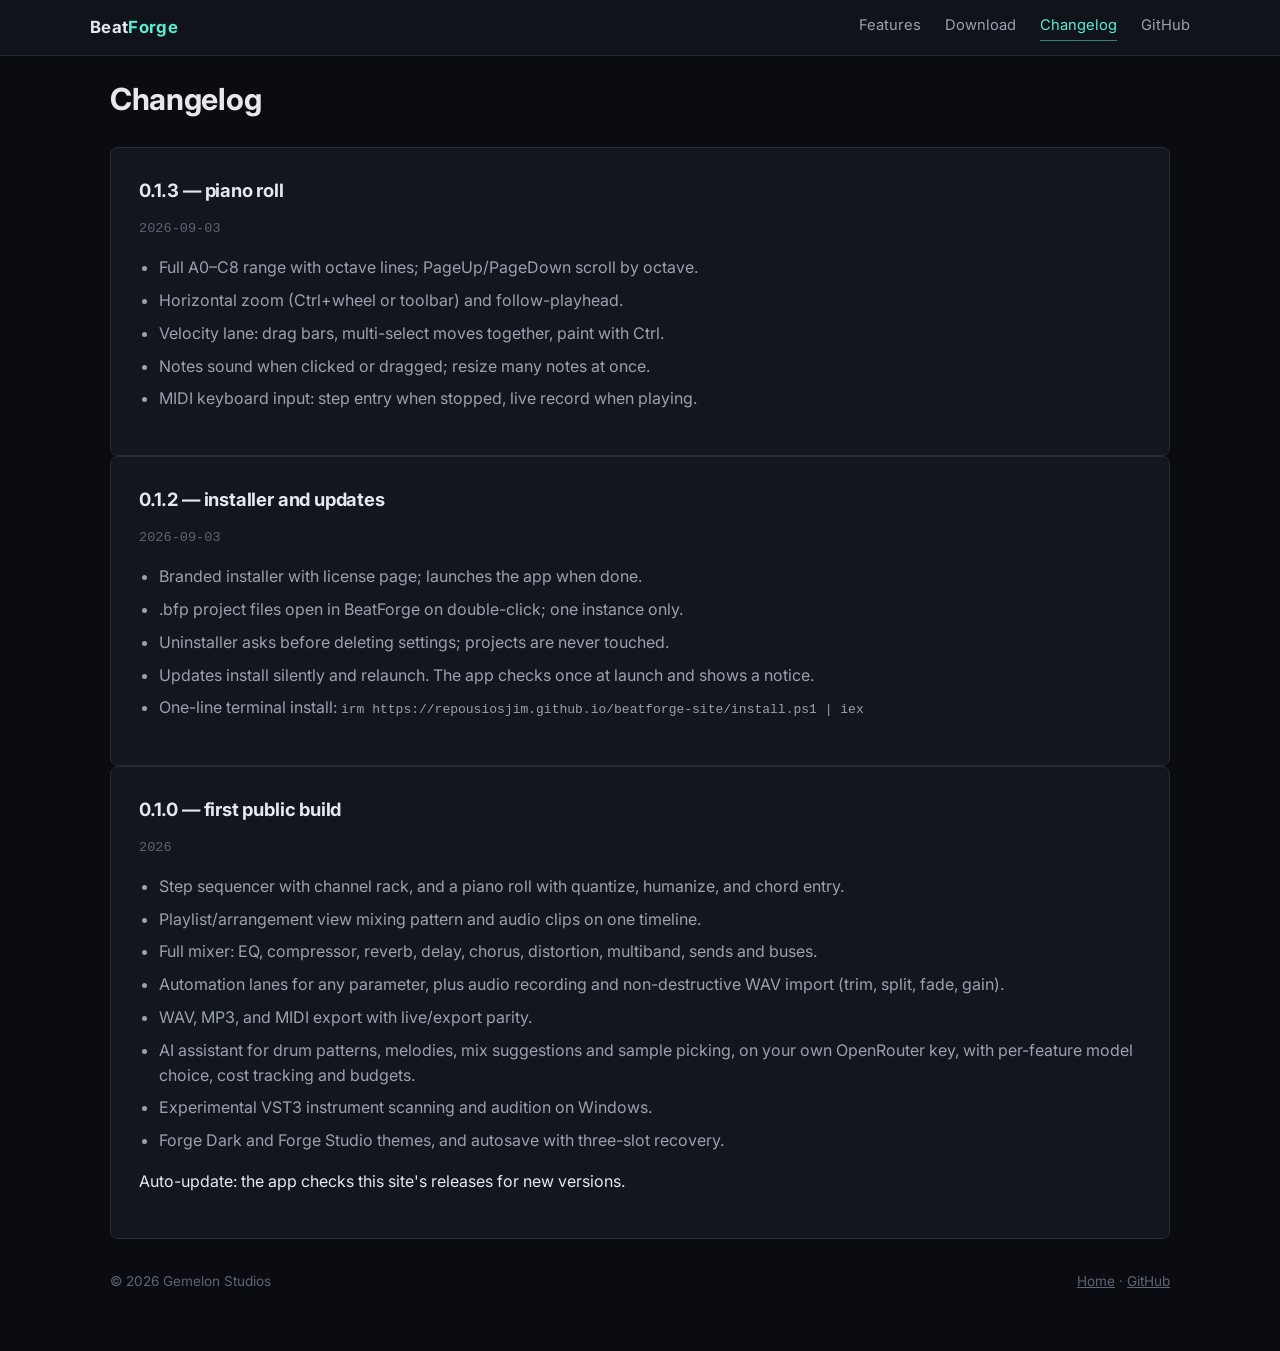
==== changelog.html @ 04cb24fe "changelog: 0.1.3 Co-Authored-By: Claude Fable 5.1 <noreply@anthropic.com>" ====
<!doctype html>
<html lang="en" data-theme="forge-dark">
<head>
<meta charset="utf-8">
<meta name="viewport" content="width=device-width, initial-scale=1">
<title>Changelog — BeatForge</title>
<meta name="description" content="BeatForge release history.">
<meta property="og:title" content="Changelog — BeatForge">
<meta property="og:description" content="BeatForge release history.">
<meta property="og:type" content="website">
<link rel="icon" href="assets/favicon.ico">
<link rel="preconnect" href="https://fonts.googleapis.com">
<link rel="preconnect" href="https://fonts.gstatic.com" crossorigin>
<link href="https://fonts.googleapis.com/css2?family=Inter:wght@400;600;700&display=swap" rel="stylesheet">
<link rel="stylesheet" href="styles.css">
</head>
<body>
<header class="site">
  <nav class="wrap">
    <a class="wordmark" href="index.html">Beat<span>Forge</span></a>
    <div class="navlinks">
      <a href="index.html#features">Features</a>
      <a href="index.html#download">Download</a>
      <a href="changelog.html" aria-current="page">Changelog</a>
      <a href="https://github.com/RepousiosJim/beatforge-site">GitHub</a>
    </div>
  </nav>
</header>

<main class="wrap changelog">
  <h1>Changelog</h1>
  <div class="entry">
    <h2>0.1.3 — piano roll</h2>
    <p class="date">2026-09-03</p>
    <ul>
      <li>Full A0–C8 range with octave lines; PageUp/PageDown scroll by octave.</li>
      <li>Horizontal zoom (Ctrl+wheel or toolbar) and follow-playhead.</li>
      <li>Velocity lane: drag bars, multi-select moves together, paint with Ctrl.</li>
      <li>Notes sound when clicked or dragged; resize many notes at once.</li>
      <li>MIDI keyboard input: step entry when stopped, live record when playing.</li>
    </ul>
  </div>
  <div class="entry">
    <h2>0.1.2 — installer and updates</h2>
    <p class="date">2026-09-03</p>
    <ul>
      <li>Branded installer with license page; launches the app when done.</li>
      <li>.bfp project files open in BeatForge on double-click; one instance only.</li>
      <li>Uninstaller asks before deleting settings; projects are never touched.</li>
      <li>Updates install silently and relaunch. The app checks once at launch and shows a notice.</li>
      <li>One-line terminal install: <code>irm https://repousiosjim.github.io/beatforge-site/install.ps1 | iex</code></li>
    </ul>
  </div>
  <div class="entry">
    <h2>0.1.0 — first public build</h2>
    <p class="date">2026</p>
    <ul>
      <li>Step sequencer with channel rack, and a piano roll with quantize, humanize, and chord entry.</li>
      <li>Playlist/arrangement view mixing pattern and audio clips on one timeline.</li>
      <li>Full mixer: EQ, compressor, reverb, delay, chorus, distortion, multiband, sends and buses.</li>
      <li>Automation lanes for any parameter, plus audio recording and non-destructive WAV import (trim, split, fade, gain).</li>
      <li>WAV, MP3, and MIDI export with live/export parity.</li>
      <li>AI assistant for drum patterns, melodies, mix suggestions and sample picking, on your own OpenRouter key, with per-feature model choice, cost tracking and budgets.</li>
      <li>Experimental VST3 instrument scanning and audition on Windows.</li>
      <li>Forge Dark and Forge Studio themes, and autosave with three-slot recovery.</li>
    </ul>
    <p>Auto-update: the app checks this site's releases for new versions.</p>
  </div>
</main>

<footer class="site">
  <div class="wrap">
    <span>© 2026 Gemelon Studios</span>
    <span>
      <a href="index.html">Home</a> ·
      <a href="https://github.com/RepousiosJim/beatforge-site">GitHub</a>
    </span>
  </div>
</footer>
</body>
</html>
---- styles.css ----
:root {
  --bg-default: 10 12 17;
  --bg-panel: 18 22 29;
  --bg-elevated: 26 31 40;
  --bg-border: 38 44 55;
  --fg-default: 230 232 238;
  --fg-dim: 154 161 174;
  --fg-mute: 93 100 115;
  --accent-steel: 94 234 212;
  --accent-spark: 251 191 36;
  --accent-ember: 245 158 11;
  --accent-heat: 251 113 133;
  --mono: ui-monospace, SFMono-Regular, Consolas, "Liberation Mono", monospace;
  --max: 1100px;
  --ease: 160ms ease;
}

* { box-sizing: border-box; }

html { color-scheme: dark; }

body {
  margin: 0;
  background: rgb(var(--bg-default));
  color: rgb(var(--fg-default));
  font-family: Inter, -apple-system, "Segoe UI", Roboto, Helvetica, Arial, sans-serif;
  line-height: 1.55;
  -webkit-font-smoothing: antialiased;
}

a { color: rgb(var(--accent-steel)); }
a:focus-visible, button:focus-visible, .btn:focus-visible {
  outline: 2px solid rgb(var(--accent-steel)); outline-offset: 3px; border-radius: 4px;
}

.wrap { max-width: var(--max); margin: 0 auto; padding: 0 20px; }

header.site {
  position: sticky; top: 0; z-index: 10;
  background: rgb(var(--bg-panel) / 0.85);
  backdrop-filter: blur(10px);
  border-bottom: 1px solid rgb(var(--bg-border));
}
header.site nav {
  display: flex; align-items: center; justify-content: space-between;
  padding: 14px 0; gap: 16px; flex-wrap: wrap;
}
.wordmark {
  font-weight: 700; letter-spacing: 0.02em; font-size: 1.05rem;
  color: rgb(var(--fg-default)); text-decoration: none;
}
.wordmark span { color: rgb(var(--accent-steel)); }
.navlinks { display: flex; gap: 24px; align-items: center; flex-wrap: wrap; }
.navlinks a {
  color: rgb(var(--fg-dim)); text-decoration: none; font-size: 0.92rem;
  padding-bottom: 3px; border-bottom: 1px solid transparent;
  transition: color var(--ease), border-color var(--ease);
}
.navlinks a:hover { color: rgb(var(--fg-default)); }
.navlinks a[aria-current] { color: rgb(var(--accent-steel)); border-color: rgb(var(--accent-steel) / 0.5); }

.btn {
  display: inline-block; padding: 12px 22px; border-radius: 6px;
  font-weight: 600; font-size: 0.95rem; text-decoration: none;
  border: 1px solid transparent; cursor: pointer;
  transition: background var(--ease), transform var(--ease), box-shadow var(--ease);
}
.btn-primary { background: rgb(var(--accent-spark)); color: rgb(12 10 4); }
.btn-primary:hover { background: rgb(var(--accent-ember)); transform: translateY(-1px); box-shadow: 0 6px 20px rgb(var(--accent-spark) / 0.18); }
.btn-primary:active { transform: translateY(0); }

section { padding: 72px 0; border-bottom: 1px solid rgb(var(--bg-border)); }
section:last-of-type { border-bottom: none; }

.hero { padding-top: 72px; padding-bottom: 64px; }
.hero h1 { font-size: clamp(2.1rem, 4.6vw + 1rem, 3.1rem); font-weight: 700; margin: 0 0 16px; line-height: 1.14; letter-spacing: -0.01em; max-width: 18ch; }
.hero .sub { color: rgb(var(--fg-dim)); font-size: 1.15rem; max-width: 560px; margin: 0 0 30px; }
.hero .cta-row { display: flex; gap: 16px; align-items: center; flex-wrap: wrap; margin-bottom: 52px; }
.hero .meta { color: rgb(var(--fg-mute)); font-size: 0.85rem; font-family: var(--mono); }

figure.screenshot {
  margin: 0 0 0 clamp(0px, 2vw, 24px);
  border: 1px solid rgb(var(--bg-border)); border-radius: 10px;
  overflow: hidden; background: rgb(var(--bg-elevated));
  box-shadow: 0 30px 60px -20px rgb(0 0 0 / 0.55), 0 1px 0 rgb(255 255 255 / 0.04) inset;
}
figure.screenshot::before {
  content: ""; display: flex; gap: 6px; align-items: center;
  height: 26px; padding: 0 12px;
  background: rgb(var(--bg-elevated));
  border-bottom: 1px solid rgb(var(--bg-border));
  box-shadow: 14px 0 0 rgb(var(--fg-mute) / 0.35), 28px 0 0 rgb(var(--fg-mute) / 0.35);
  margin-left: 12px;
}
figure.screenshot .placeholder { display: block; width: 100%; height: auto; }
figure.screenshot figcaption { padding: 10px 14px; color: rgb(var(--fg-mute)); font-size: 0.8rem; border-top: 1px solid rgb(var(--bg-border)); }

h2 { font-size: 1.7rem; margin: 0 0 32px; letter-spacing: -0.01em; }

.grid-features {
  display: grid; grid-template-columns: repeat(auto-fit, minmax(240px, 1fr)); gap: 18px;
}
.card {
  background: rgb(var(--bg-panel)); border: 1px solid rgb(var(--bg-border));
  border-radius: 8px; padding: 22px;
  transition: border-color var(--ease), transform var(--ease), background var(--ease);
}
.card:hover { border-color: rgb(var(--accent-steel) / 0.4); background: rgb(var(--bg-elevated)); transform: translateY(-2px); }
.card svg { color: rgb(var(--accent-steel)); margin-bottom: 14px; display: block; }
.card h3 { margin: 0 0 6px; font-size: 1rem; font-weight: 600; }
.card p { margin: 0; color: rgb(var(--fg-dim)); font-size: 0.9rem; }

.download-box {
  background: rgb(var(--bg-panel)); border: 1px solid rgb(var(--bg-border));
  border-top: 2px solid rgb(var(--accent-steel) / 0.6);
  border-radius: 8px; padding: 28px 32px;
}
.download-box dl { display: grid; grid-template-columns: 140px 1fr; gap: 0 16px; margin: 4px 0 24px; }
.download-box dt, .download-box dd {
  padding: 10px 0; border-bottom: 1px solid rgb(var(--bg-border));
}
.download-box dt:nth-last-of-type(1), .download-box dd:nth-last-of-type(1) { border-bottom: none; }
.download-box dt {
  color: rgb(var(--fg-mute)); font-size: 0.78rem; text-transform: uppercase; letter-spacing: 0.08em;
}
.download-box dd { margin: 0; color: rgb(var(--fg-default)); font-size: 0.92rem; font-family: var(--mono); }
.warn {
  border-left: 3px solid rgb(var(--accent-heat)); padding: 10px 14px; margin: 18px 0 0;
  background: rgb(var(--bg-elevated)); color: rgb(var(--fg-dim)); font-size: 0.88rem; border-radius: 0 6px 6px 0;
}

footer.site { padding: 32px 0 60px; color: rgb(var(--fg-mute)); font-size: 0.85rem; }
footer.site .wrap { display: flex; justify-content: space-between; flex-wrap: wrap; gap: 12px; }
footer.site a { color: rgb(var(--fg-mute)); transition: color var(--ease); }
footer.site a:hover { color: rgb(var(--fg-dim)); }

.changelog h1 { font-size: 1.9rem; margin: 20px 0 24px; letter-spacing: -0.01em; }
.changelog .entry { border: 1px solid rgb(var(--bg-border)); border-radius: 8px; padding: 28px; background: rgb(var(--bg-panel)); }
.changelog .entry h2 { font-size: 1.15rem; margin: 0 0 4px; }
.changelog .entry ul { color: rgb(var(--fg-dim)); padding-left: 20px; margin: 16px 0; }
.changelog .entry li { margin-bottom: 8px; }
.changelog .date { color: rgb(var(--fg-mute)); font-size: 0.85rem; font-family: var(--mono); }

@media (max-width: 900px) {
  .hero h1 { max-width: none; }
  figure.screenshot { margin-left: 0; }
}

@media (max-width: 640px) {
  section { padding: 48px 0; }
  .hero { padding-top: 40px; padding-bottom: 40px; }
  .navlinks { gap: 16px; }
  .download-box { padding: 22px; }
  .download-box dl { grid-template-columns: 110px 1fr; }
  footer.site .wrap { flex-direction: column; gap: 8px; }
}

.cmd { display: flex; align-items: center; gap: .5rem; margin: 1rem 0 .75rem; padding: .55rem .75rem; border: 1px solid #262c37; border-radius: 6px; background: #0a0c11; font: 500 .85rem/1.4 ui-monospace, Consolas, monospace; overflow-x: auto; }
.cmd code { flex: 1; white-space: nowrap; color: #e6e8ee; }
.cmd button { flex: none; padding: .3rem .7rem; border: 1px solid #5eead4; border-radius: 4px; background: transparent; color: #5eead4; font: inherit; cursor: pointer; transition: background .15s; }
.cmd button:hover, .cmd button:focus-visible { background: rgba(94, 234, 212, .12); }

.install-options { display: grid; grid-template-columns: auto 1fr; gap: 1rem; margin: 1.25rem 0 1rem; }
.option { padding: 1rem; border: 1px solid #262c37; border-radius: 8px; background: #12161d; display: flex; flex-direction: column; gap: .75rem; }
.option h3 { margin: 0; font-size: .75rem; letter-spacing: .08em; text-transform: uppercase; color: #9aa1ae; }
.option .btn { align-self: flex-start; white-space: nowrap; }
.option .cmd { margin: 0; }
@media (max-width: 640px) { .install-options { grid-template-columns: 1fr; } }
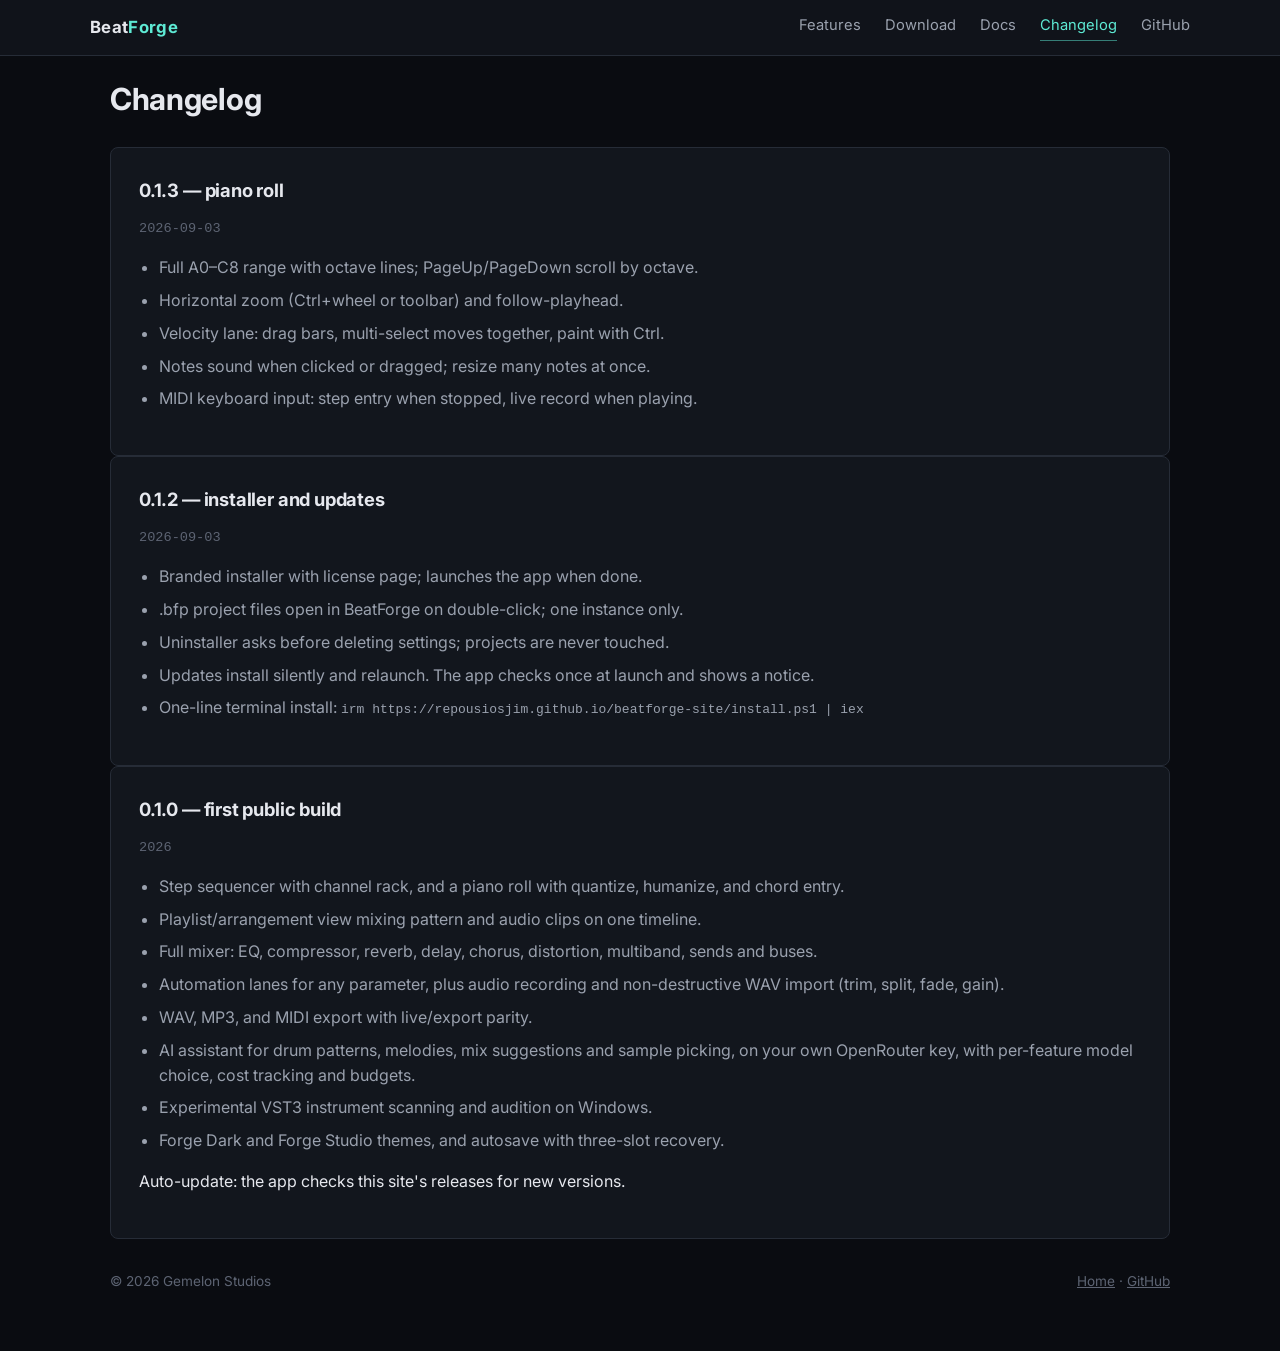
==== commit 87fa34a1: "docs: getting started page and nav link Co-Authored-By: Claude Fable 5.1 <noreply@anthropic.com>" ====
--- a/changelog.html
+++ b/changelog.html
@@ -21,6 +21,7 @@
     <div class="navlinks">
       <a href="index.html#features">Features</a>
       <a href="index.html#download">Download</a>
+      <a href="docs.html">Docs</a>
       <a href="changelog.html" aria-current="page">Changelog</a>
       <a href="https://github.com/RepousiosJim/beatforge-site">GitHub</a>
     </div>
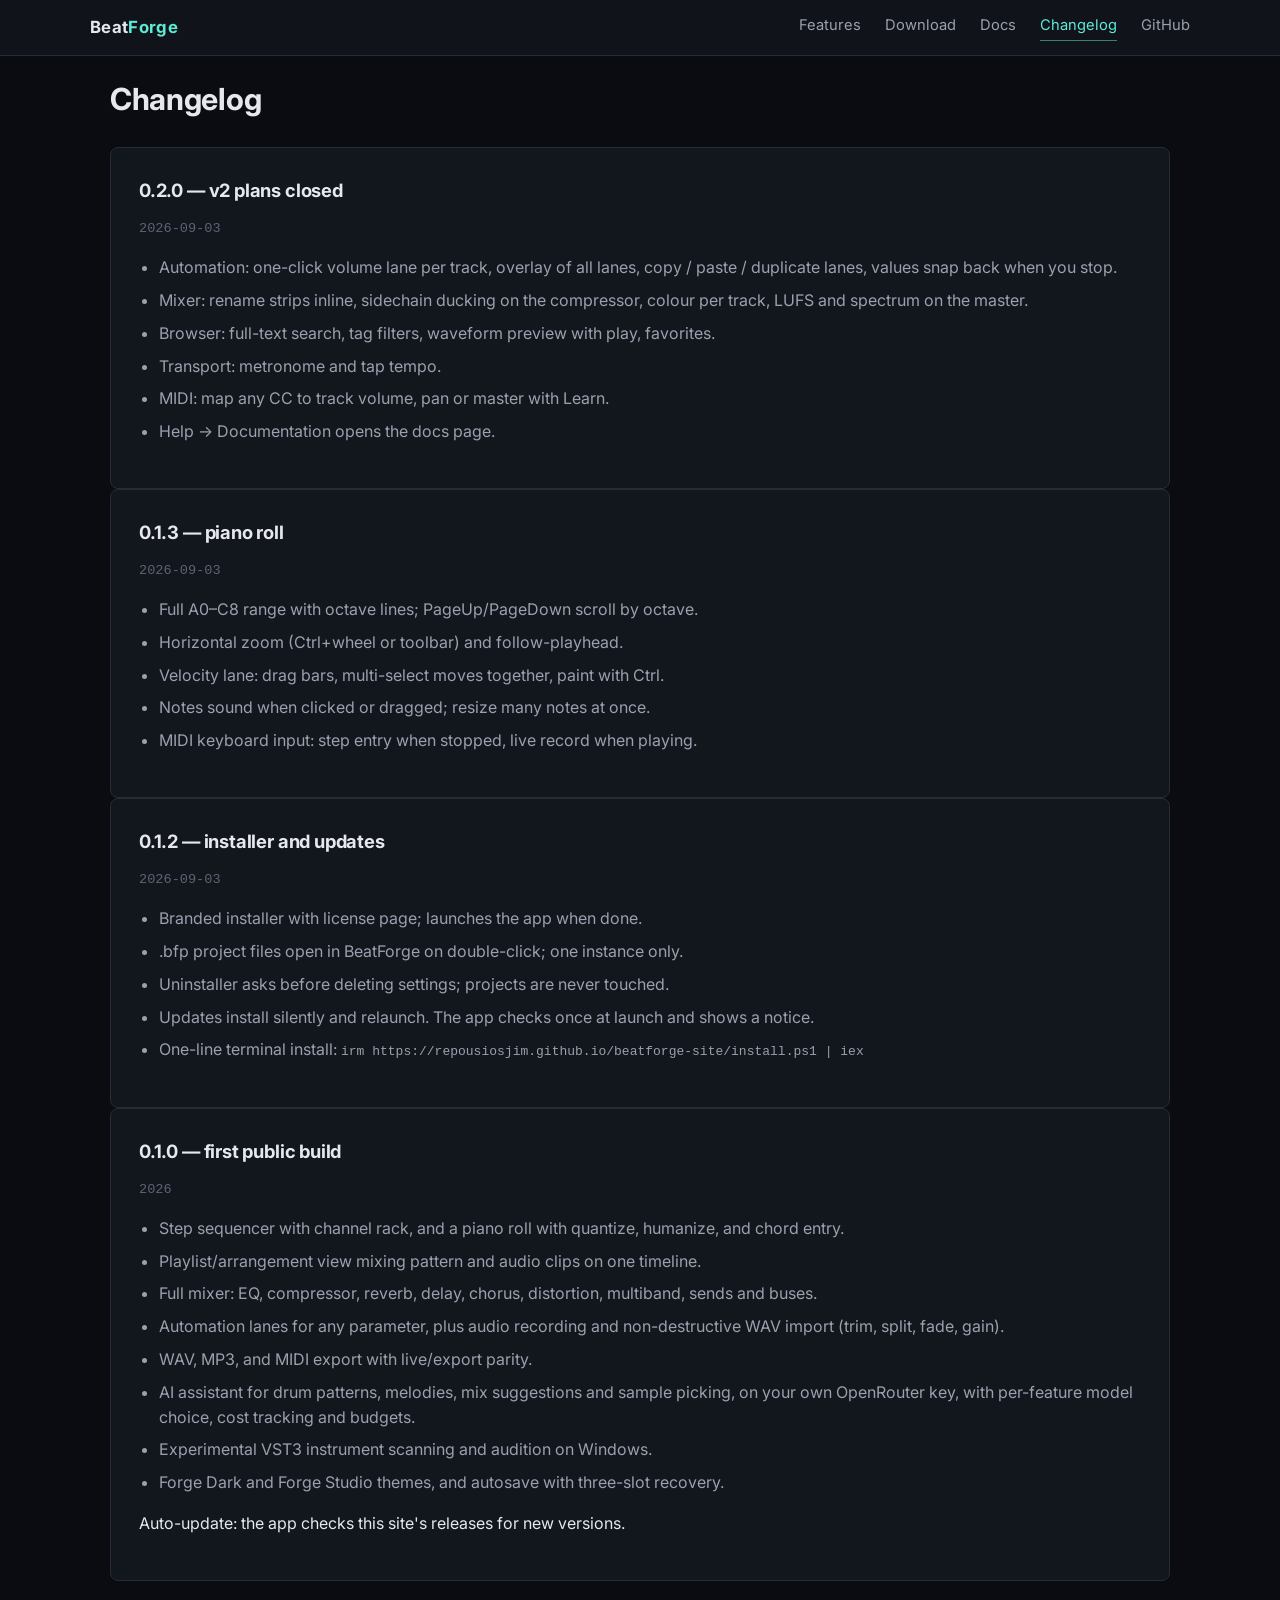
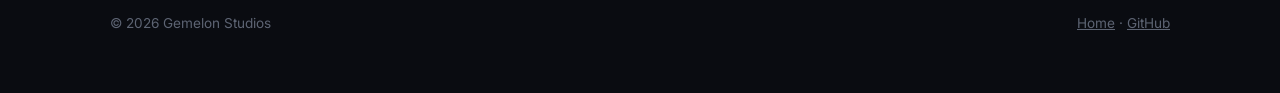
==== commit 3da1a904: "changelog: 0.2.0 Co-Authored-By: Claude Fable 5.1 <noreply@anthropic.com>" ====
--- a/changelog.html
+++ b/changelog.html
@@ -30,6 +30,18 @@
 
 <main class="wrap changelog">
   <h1>Changelog</h1>
+  <div class="entry">
+    <h2>0.2.0 — v2 plans closed</h2>
+    <p class="date">2026-09-03</p>
+    <ul>
+      <li>Automation: one-click volume lane per track, overlay of all lanes, copy / paste / duplicate lanes, values snap back when you stop.</li>
+      <li>Mixer: rename strips inline, sidechain ducking on the compressor, colour per track, LUFS and spectrum on the master.</li>
+      <li>Browser: full-text search, tag filters, waveform preview with play, favorites.</li>
+      <li>Transport: metronome and tap tempo.</li>
+      <li>MIDI: map any CC to track volume, pan or master with Learn.</li>
+      <li>Help → Documentation opens the docs page.</li>
+    </ul>
+  </div>
   <div class="entry">
     <h2>0.1.3 — piano roll</h2>
     <p class="date">2026-09-03</p>
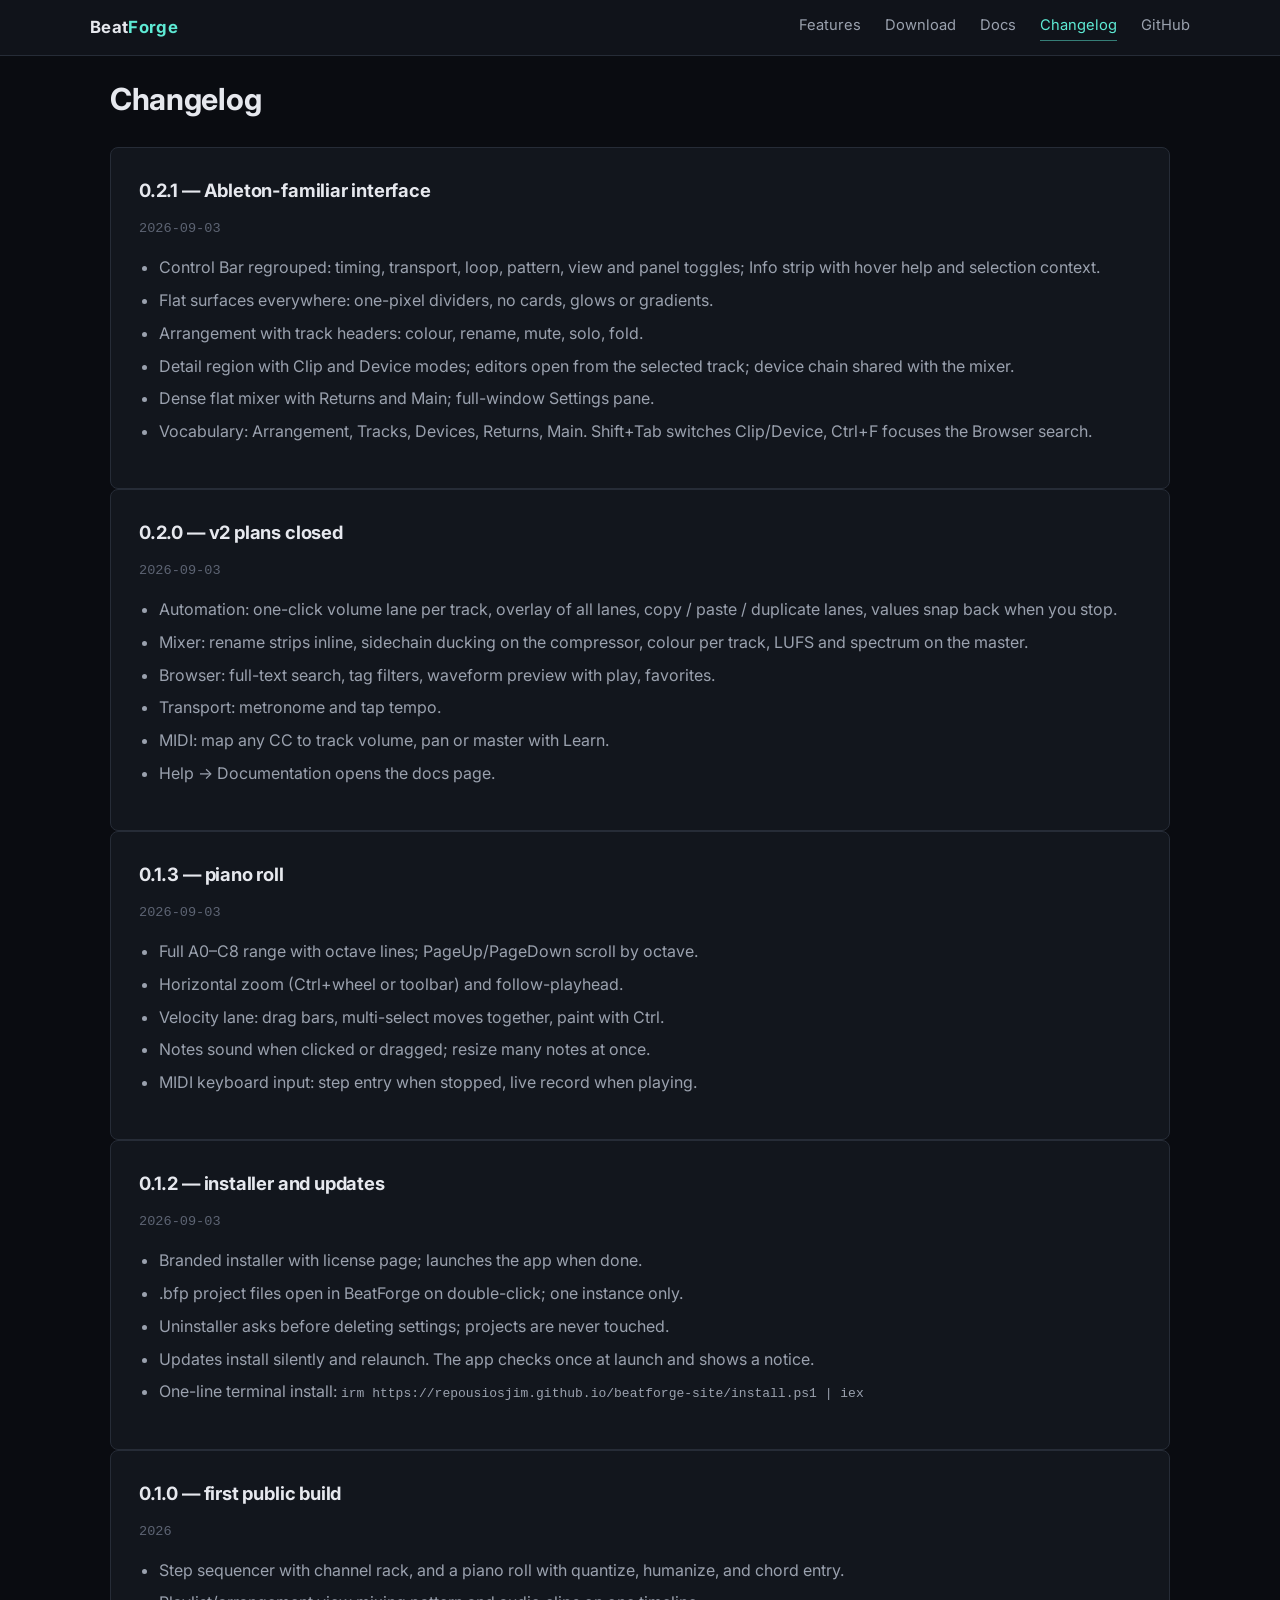
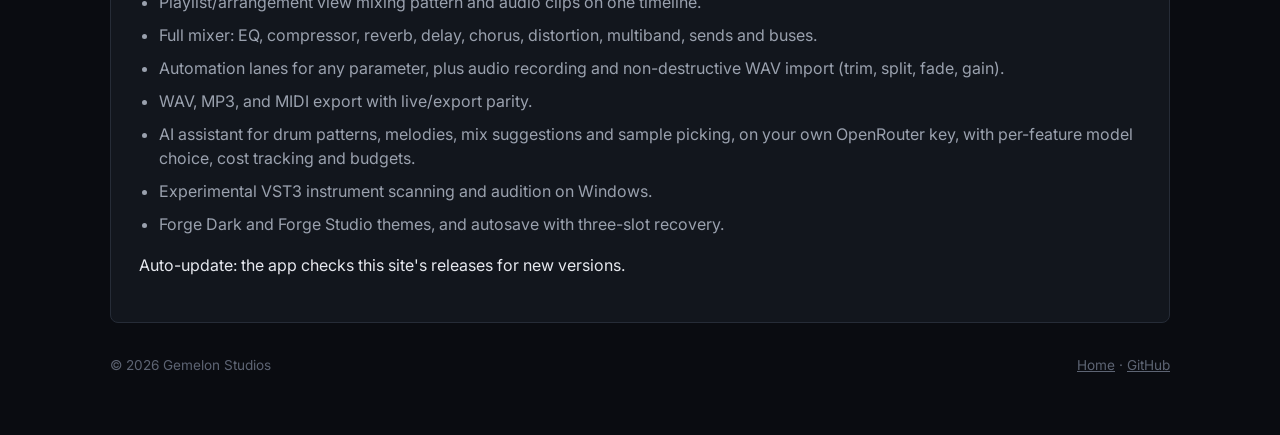
==== commit c20610ea: "changelog: 0.2.1 Co-Authored-By: Claude Fable 5.1 <noreply@anthropic.com>" ====
--- a/changelog.html
+++ b/changelog.html
@@ -30,6 +30,18 @@
 
 <main class="wrap changelog">
   <h1>Changelog</h1>
+  <div class="entry">
+    <h2>0.2.1 — Ableton-familiar interface</h2>
+    <p class="date">2026-09-03</p>
+    <ul>
+      <li>Control Bar regrouped: timing, transport, loop, pattern, view and panel toggles; Info strip with hover help and selection context.</li>
+      <li>Flat surfaces everywhere: one-pixel dividers, no cards, glows or gradients.</li>
+      <li>Arrangement with track headers: colour, rename, mute, solo, fold.</li>
+      <li>Detail region with Clip and Device modes; editors open from the selected track; device chain shared with the mixer.</li>
+      <li>Dense flat mixer with Returns and Main; full-window Settings pane.</li>
+      <li>Vocabulary: Arrangement, Tracks, Devices, Returns, Main. Shift+Tab switches Clip/Device, Ctrl+F focuses the Browser search.</li>
+    </ul>
+  </div>
   <div class="entry">
     <h2>0.2.0 — v2 plans closed</h2>
     <p class="date">2026-09-03</p>
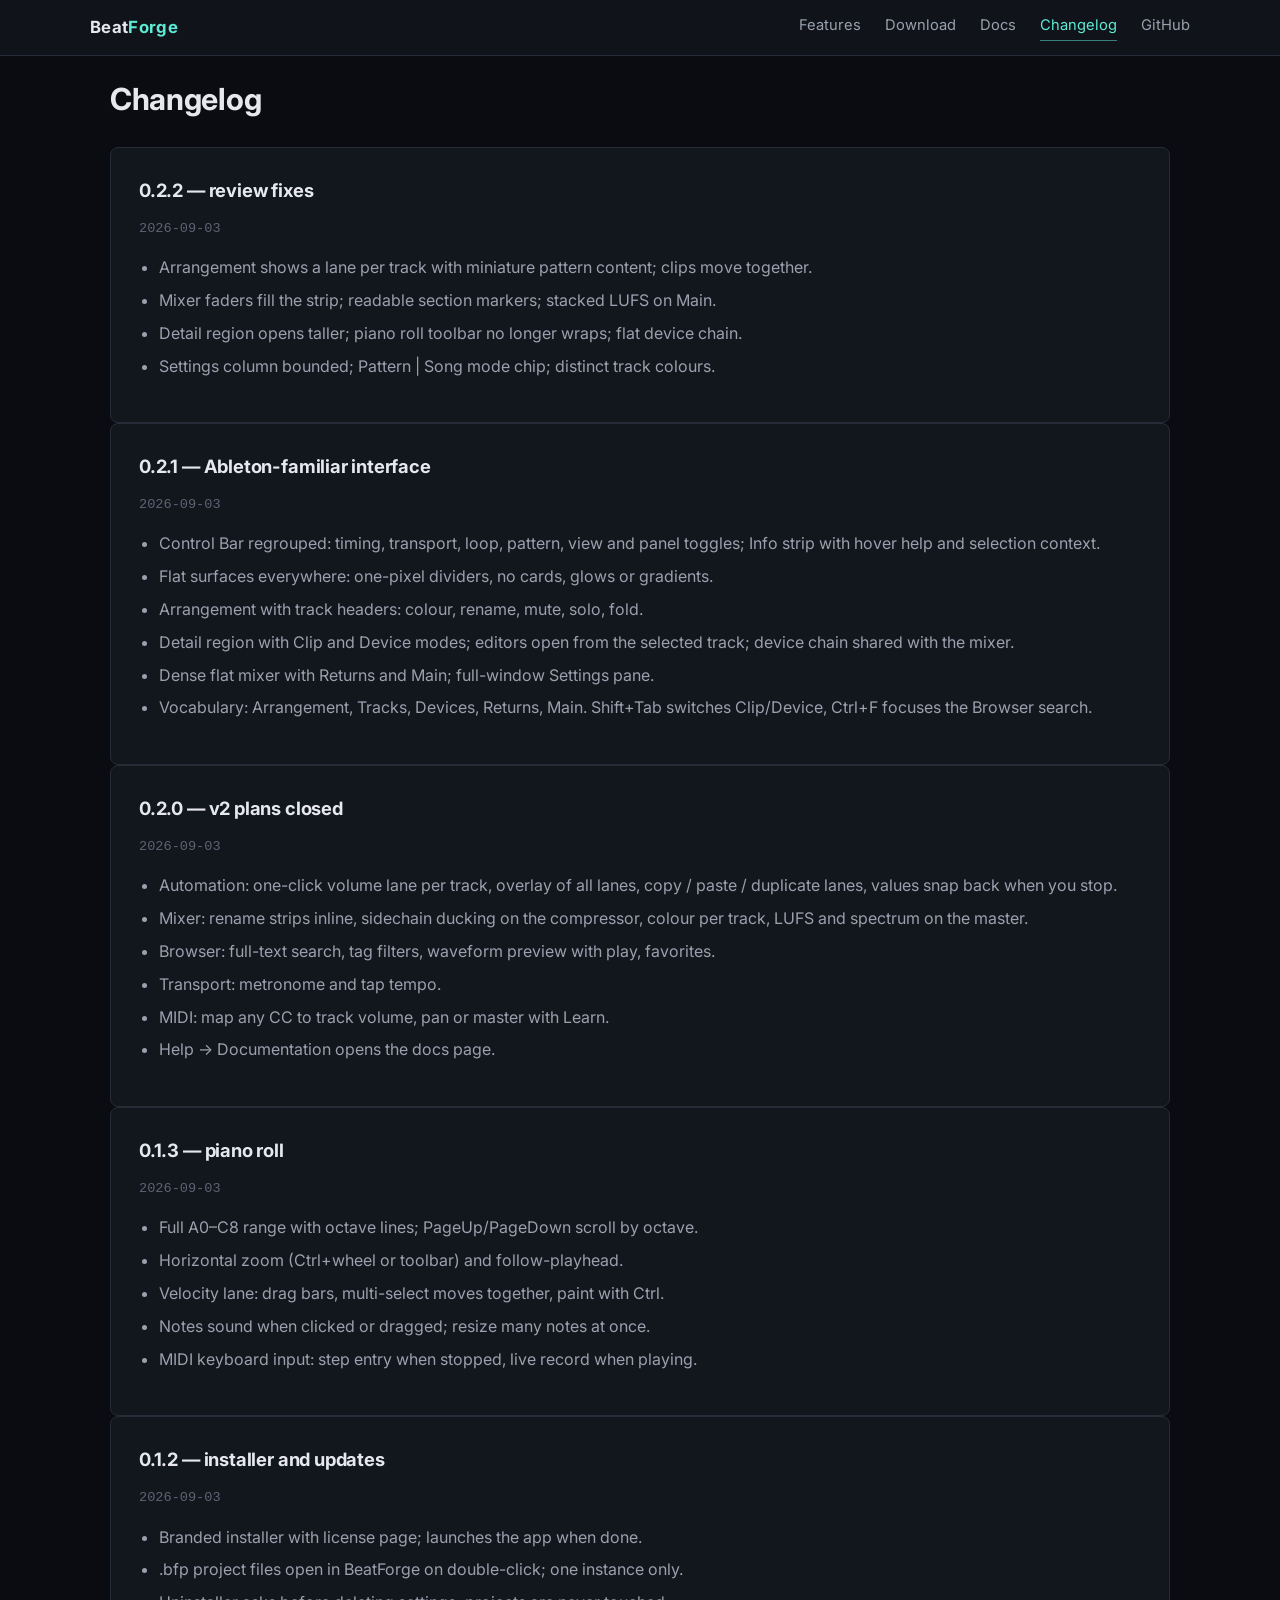
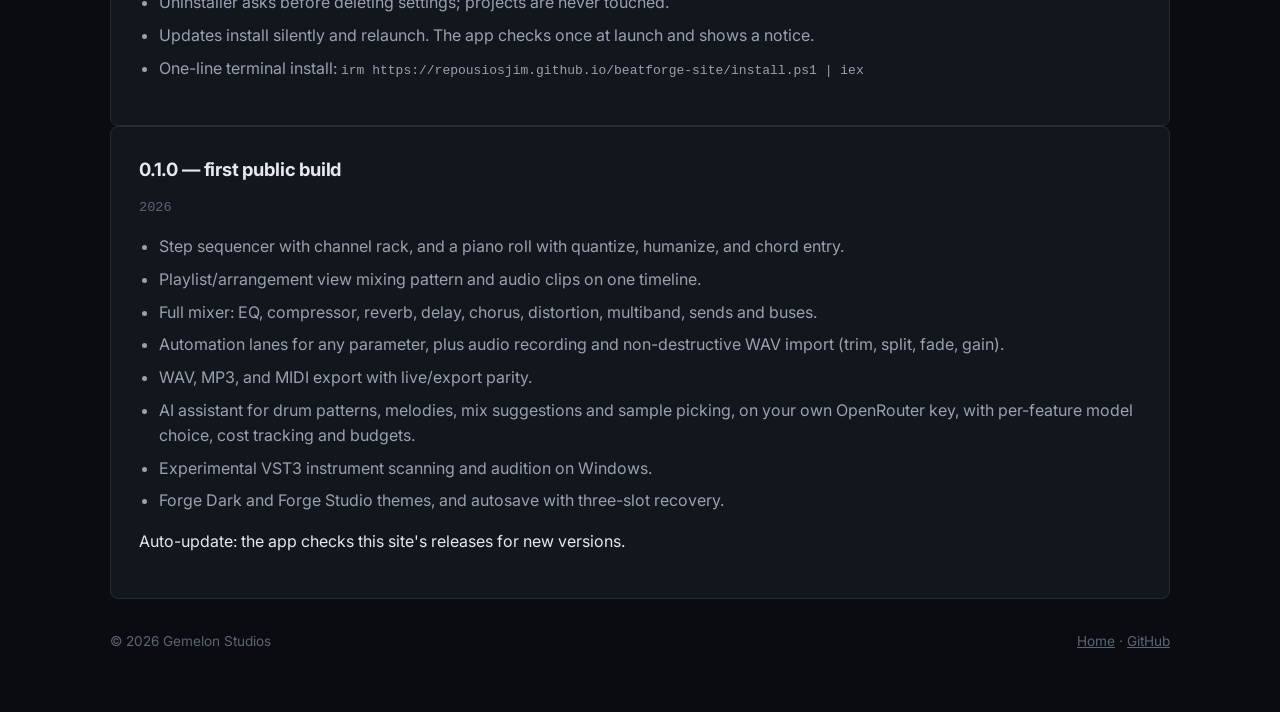
==== commit 562a0985: "changelog: 0.2.2 Co-Authored-By: Claude Fable 5.1 <noreply@anthropic.com>" ====
--- a/changelog.html
+++ b/changelog.html
@@ -30,6 +30,16 @@
 
 <main class="wrap changelog">
   <h1>Changelog</h1>
+  <div class="entry">
+    <h2>0.2.2 — review fixes</h2>
+    <p class="date">2026-09-03</p>
+    <ul>
+      <li>Arrangement shows a lane per track with miniature pattern content; clips move together.</li>
+      <li>Mixer faders fill the strip; readable section markers; stacked LUFS on Main.</li>
+      <li>Detail region opens taller; piano roll toolbar no longer wraps; flat device chain.</li>
+      <li>Settings column bounded; Pattern | Song mode chip; distinct track colours.</li>
+    </ul>
+  </div>
   <div class="entry">
     <h2>0.2.1 — Ableton-familiar interface</h2>
     <p class="date">2026-09-03</p>
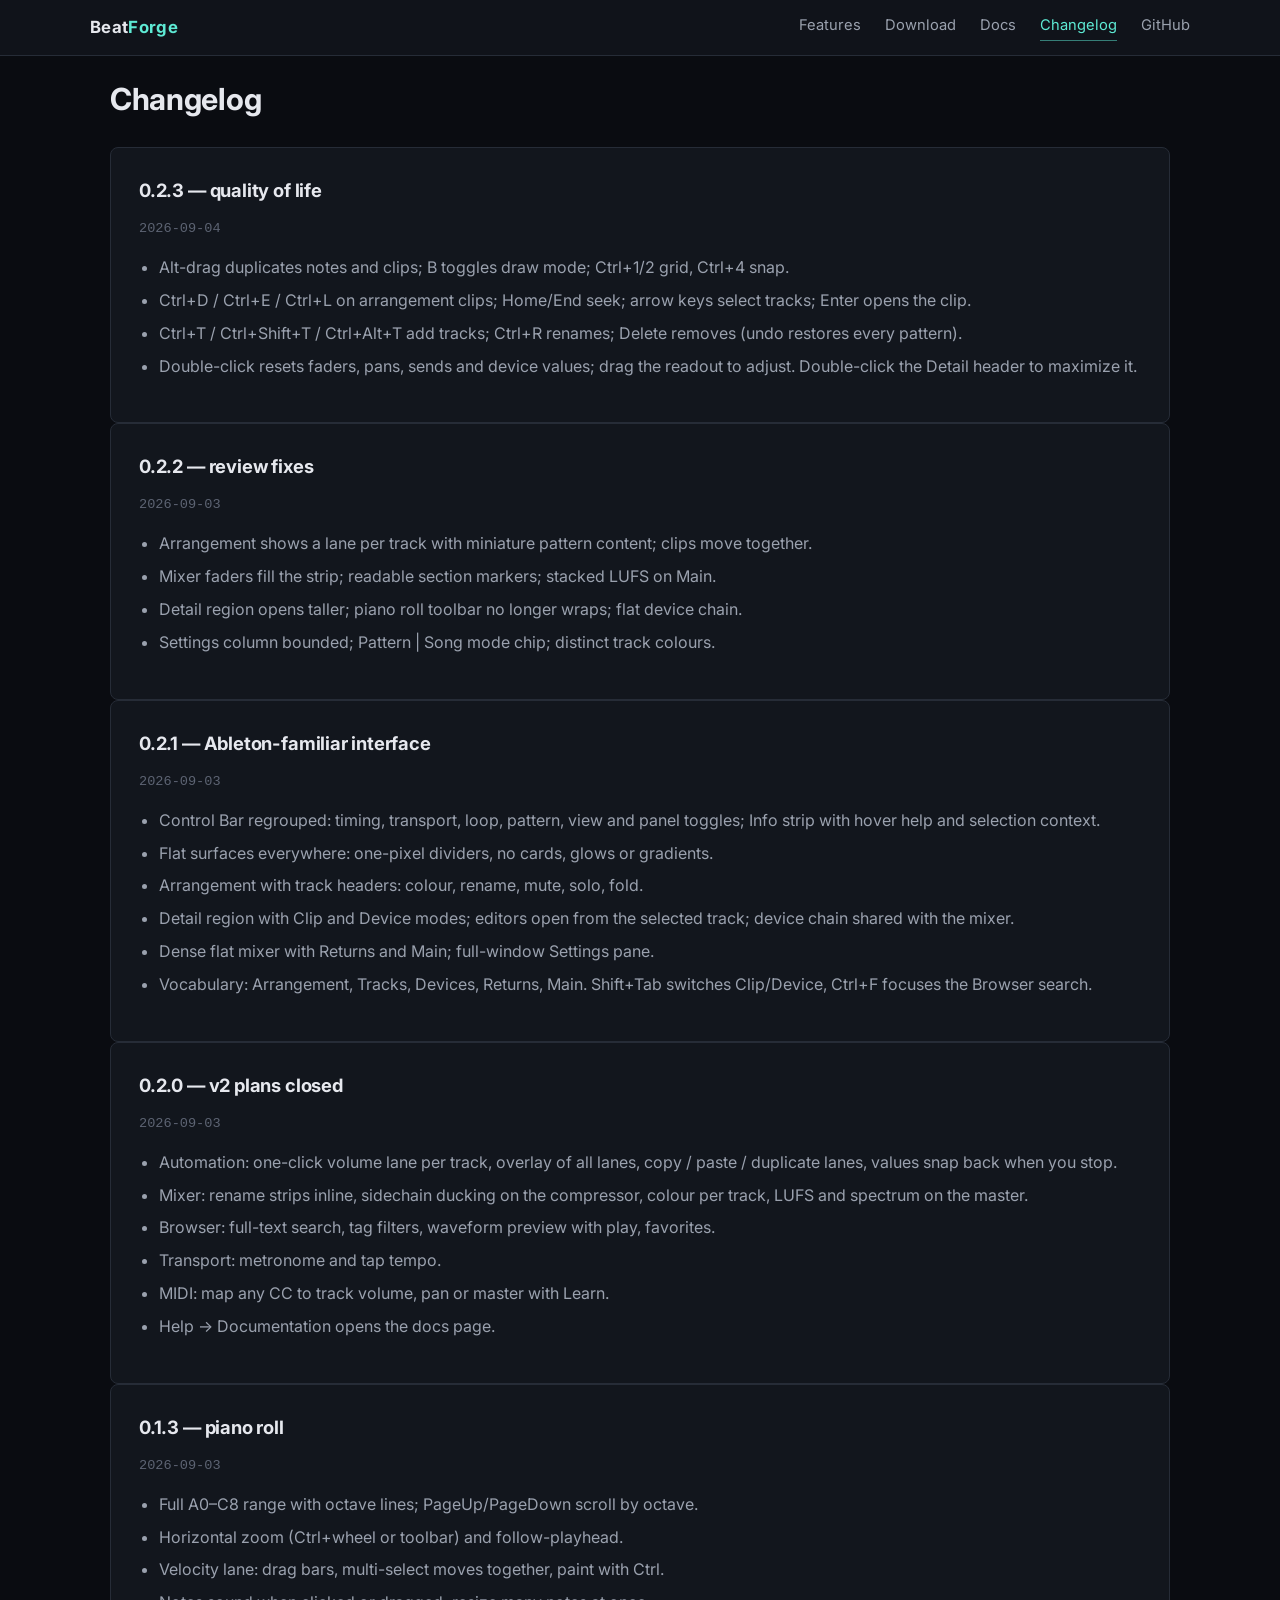
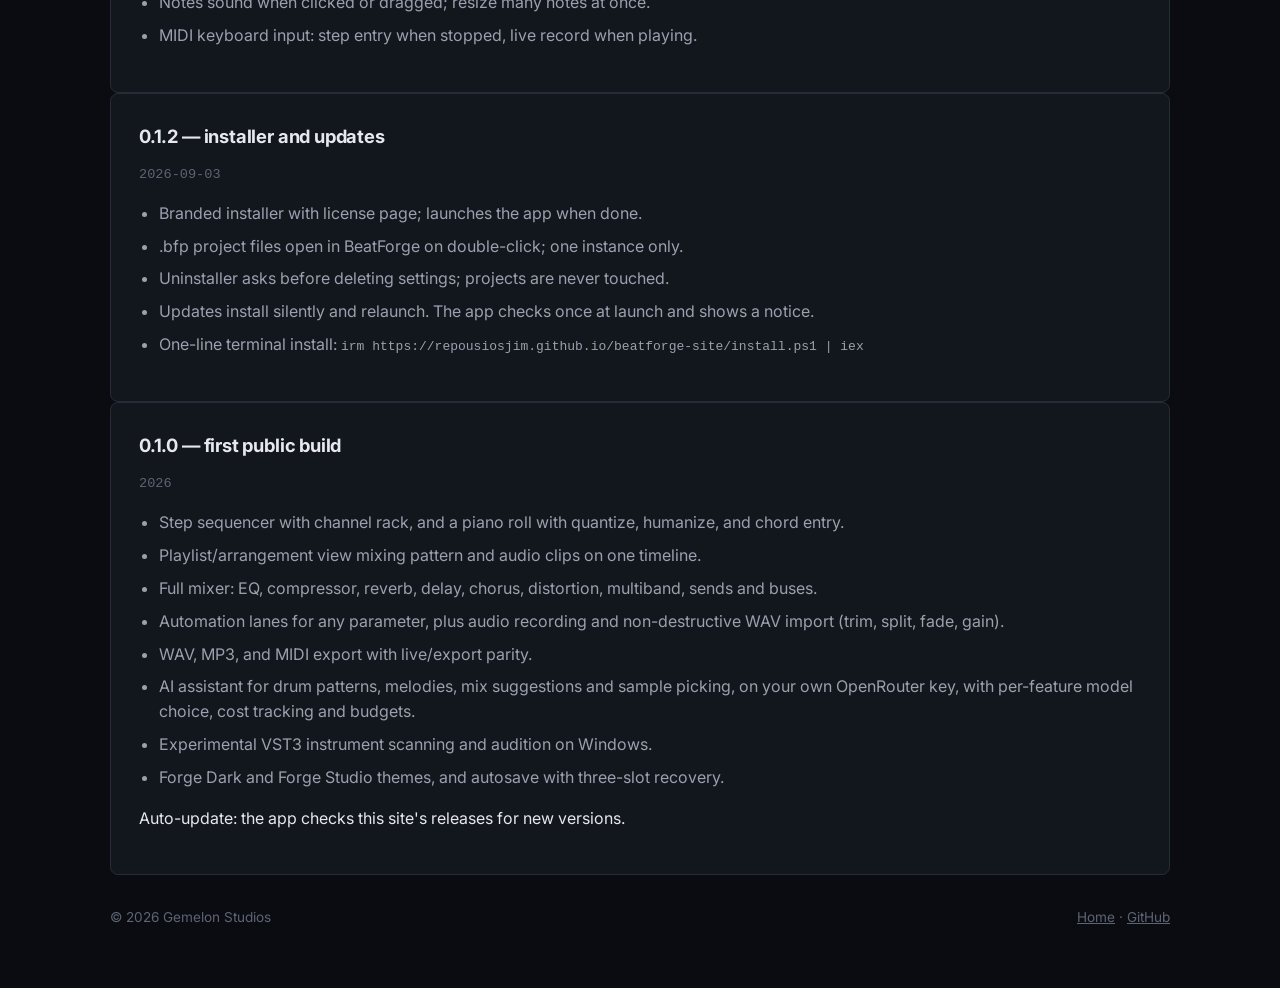
==== commit 0cf250ef: "docs + changelog: 0.2.3 quality of life Co-Authored-By: Claude Fable 5.1 <noreply@anthropic.com>" ====
--- a/changelog.html
+++ b/changelog.html
@@ -30,6 +30,16 @@
 
 <main class="wrap changelog">
   <h1>Changelog</h1>
+  <div class="entry">
+    <h2>0.2.3 — quality of life</h2>
+    <p class="date">2026-09-04</p>
+    <ul>
+      <li>Alt-drag duplicates notes and clips; B toggles draw mode; Ctrl+1/2 grid, Ctrl+4 snap.</li>
+      <li>Ctrl+D / Ctrl+E / Ctrl+L on arrangement clips; Home/End seek; arrow keys select tracks; Enter opens the clip.</li>
+      <li>Ctrl+T / Ctrl+Shift+T / Ctrl+Alt+T add tracks; Ctrl+R renames; Delete removes (undo restores every pattern).</li>
+      <li>Double-click resets faders, pans, sends and device values; drag the readout to adjust. Double-click the Detail header to maximize it.</li>
+    </ul>
+  </div>
   <div class="entry">
     <h2>0.2.2 — review fixes</h2>
     <p class="date">2026-09-03</p>
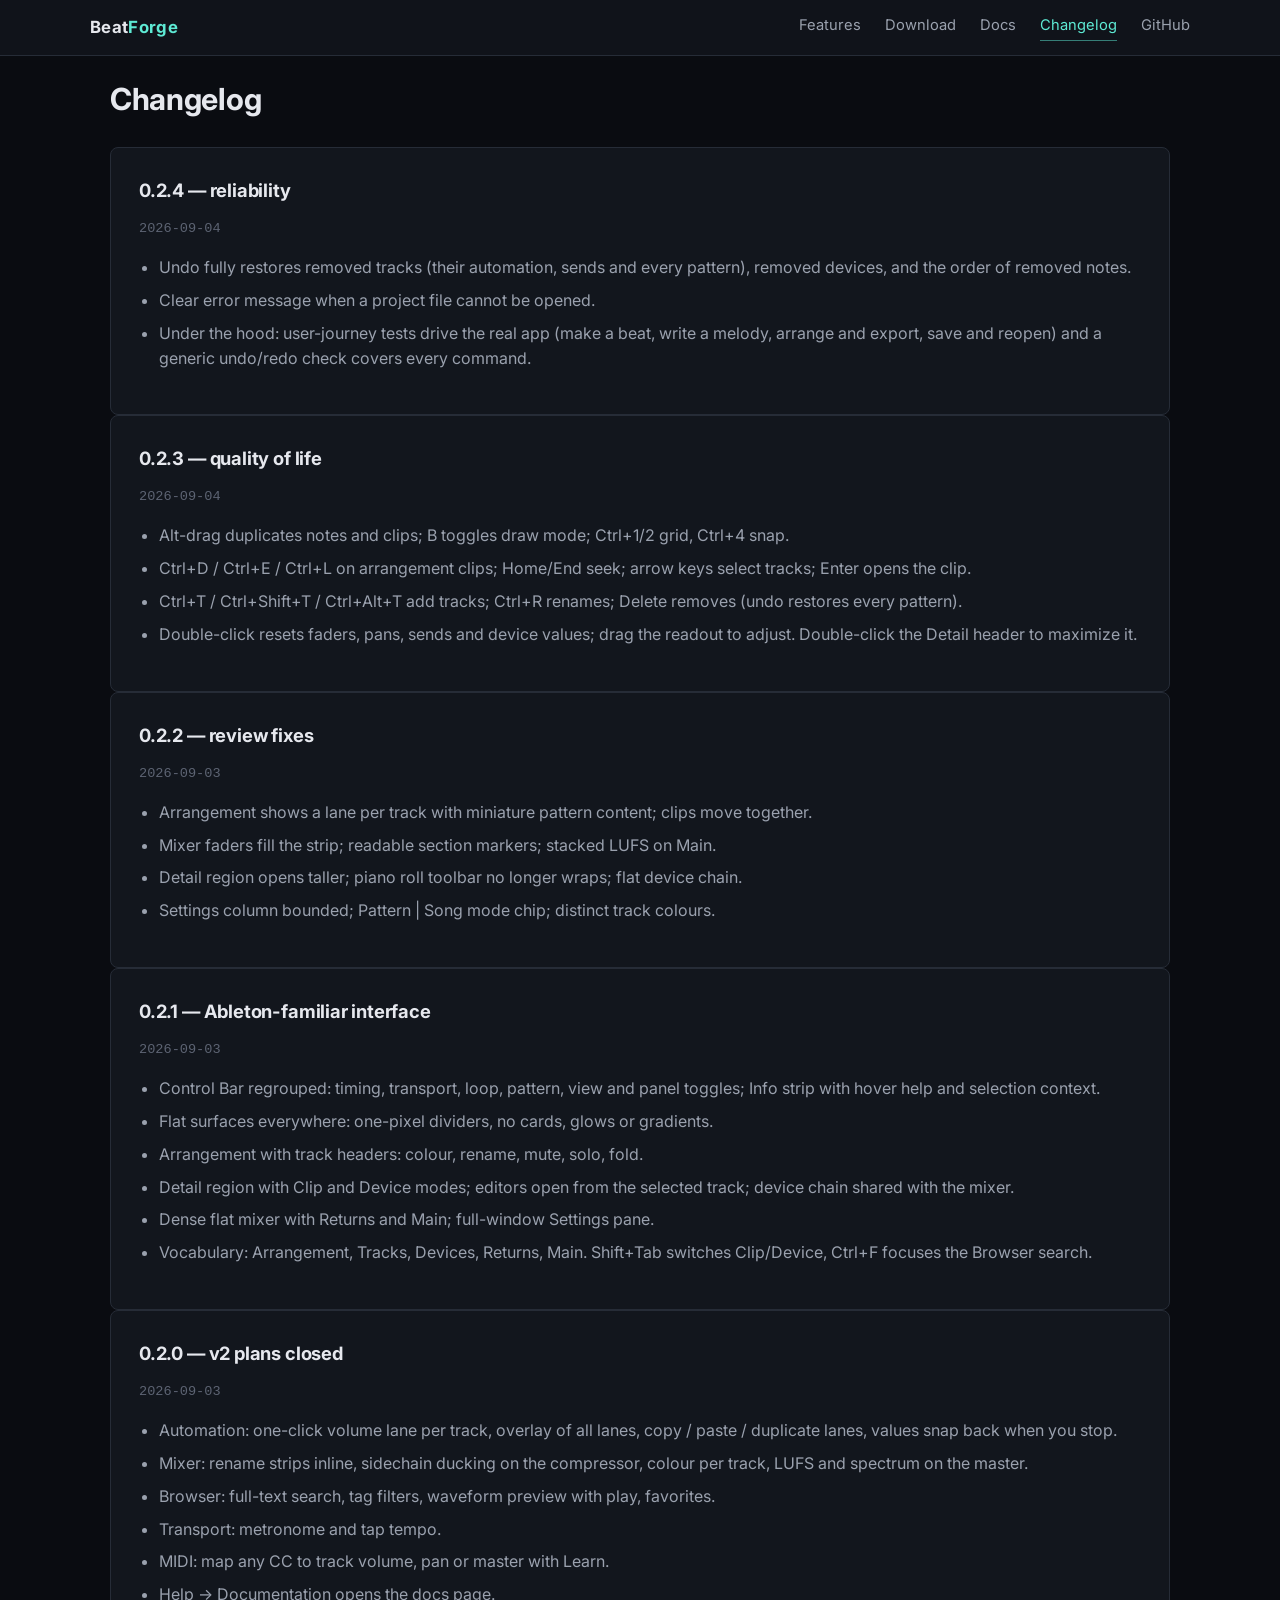
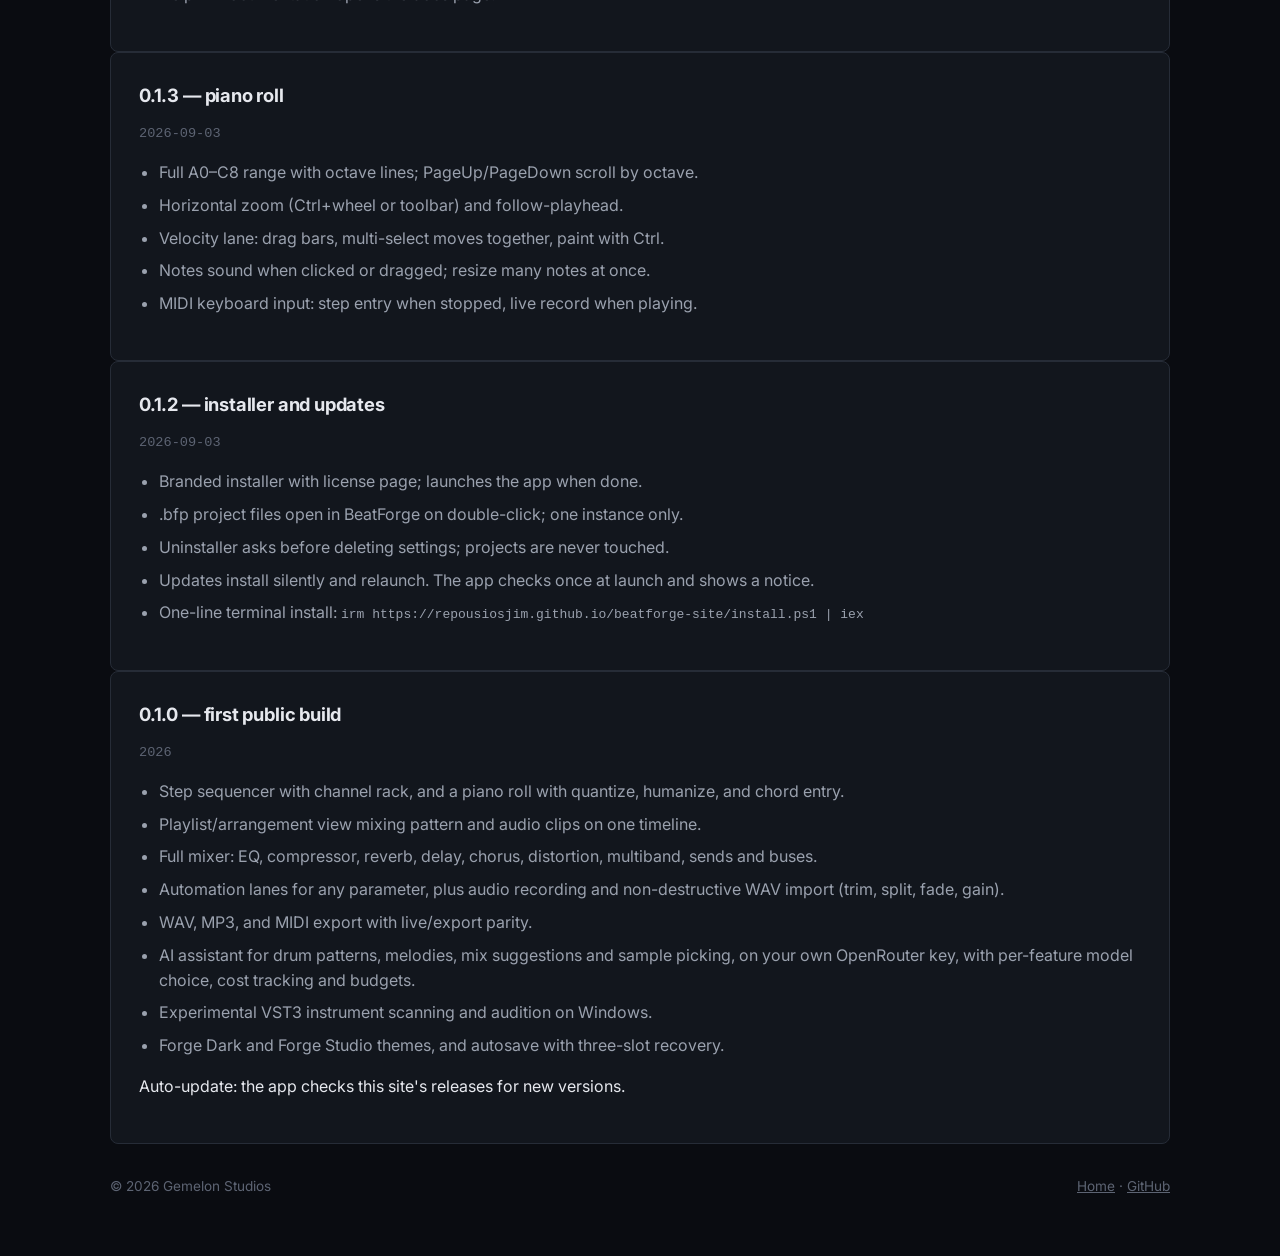
==== commit 7d4ae456: "changelog: 0.2.4 Co-Authored-By: Claude Fable 5.1 <noreply@anthropic.com>" ====
--- a/changelog.html
+++ b/changelog.html
@@ -30,6 +30,15 @@
 
 <main class="wrap changelog">
   <h1>Changelog</h1>
+  <div class="entry">
+    <h2>0.2.4 — reliability</h2>
+    <p class="date">2026-09-04</p>
+    <ul>
+      <li>Undo fully restores removed tracks (their automation, sends and every pattern), removed devices, and the order of removed notes.</li>
+      <li>Clear error message when a project file cannot be opened.</li>
+      <li>Under the hood: user-journey tests drive the real app (make a beat, write a melody, arrange and export, save and reopen) and a generic undo/redo check covers every command.</li>
+    </ul>
+  </div>
   <div class="entry">
     <h2>0.2.3 — quality of life</h2>
     <p class="date">2026-09-04</p>
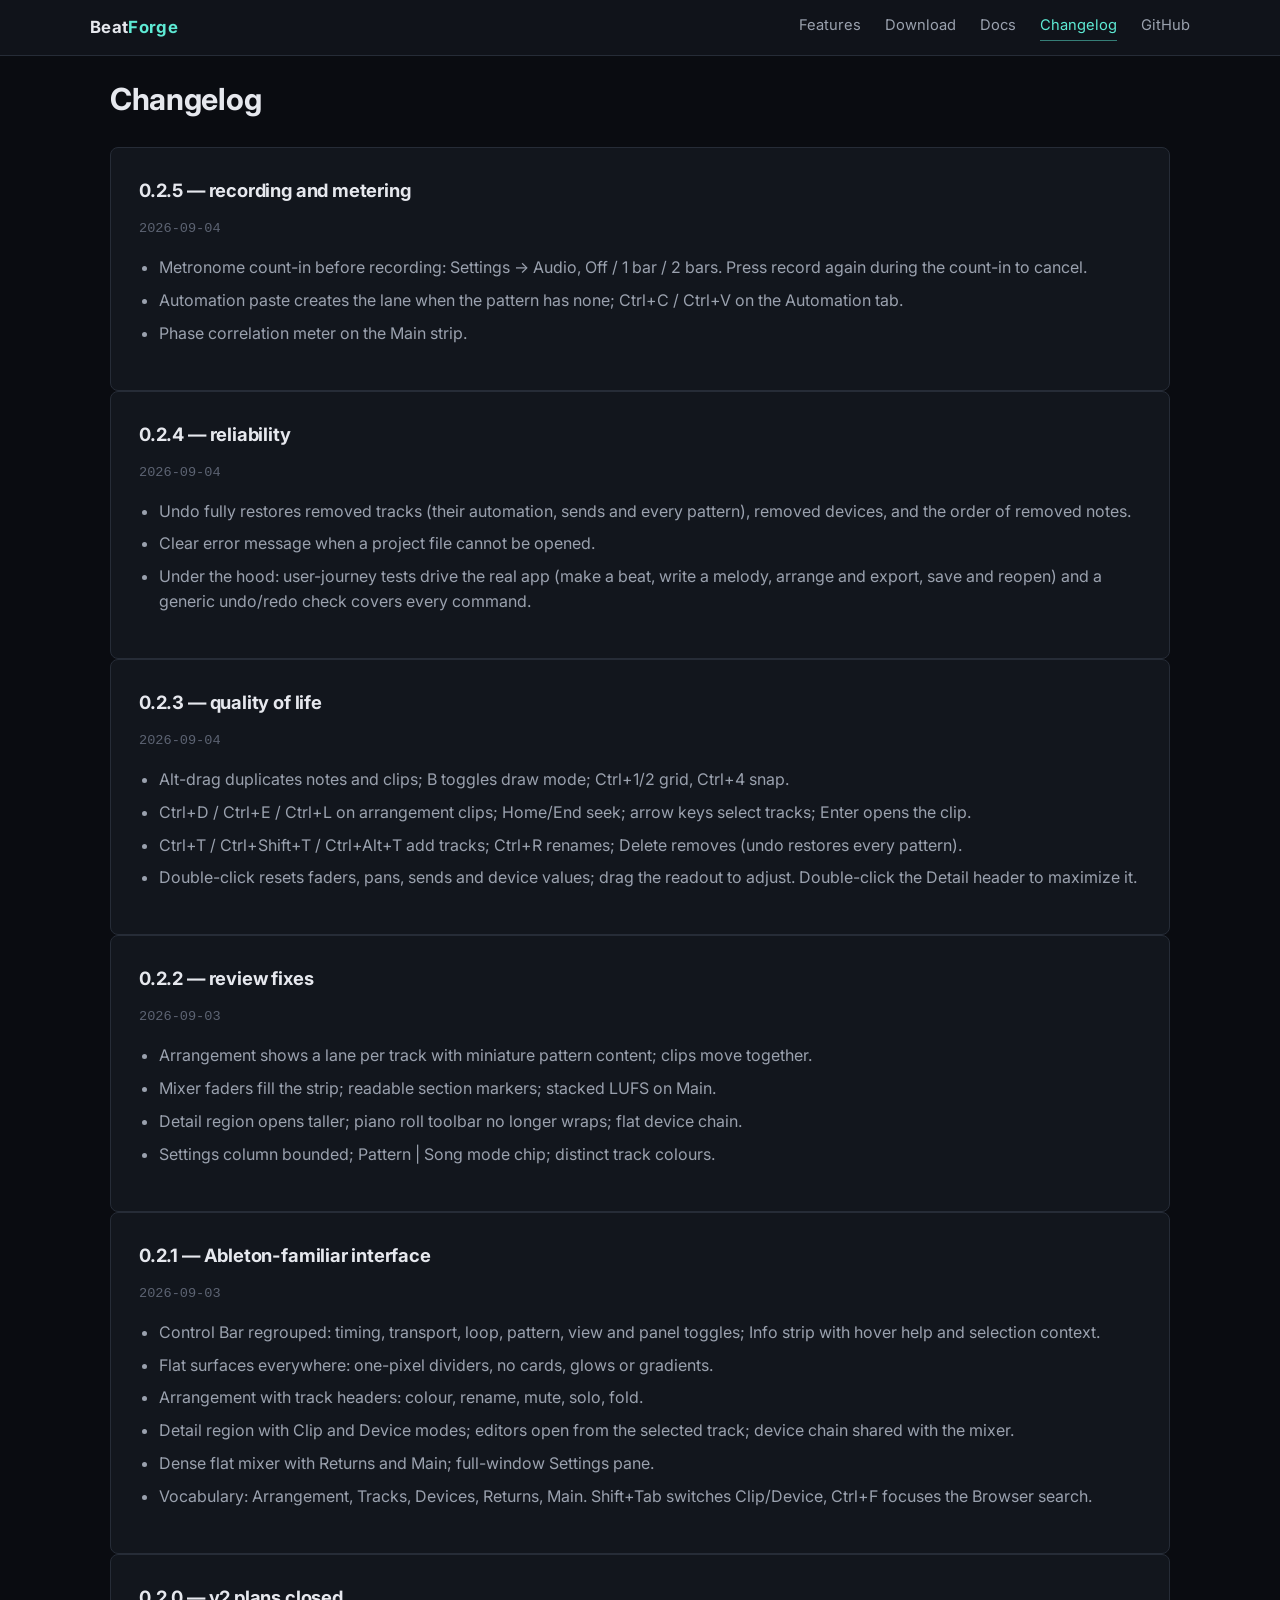
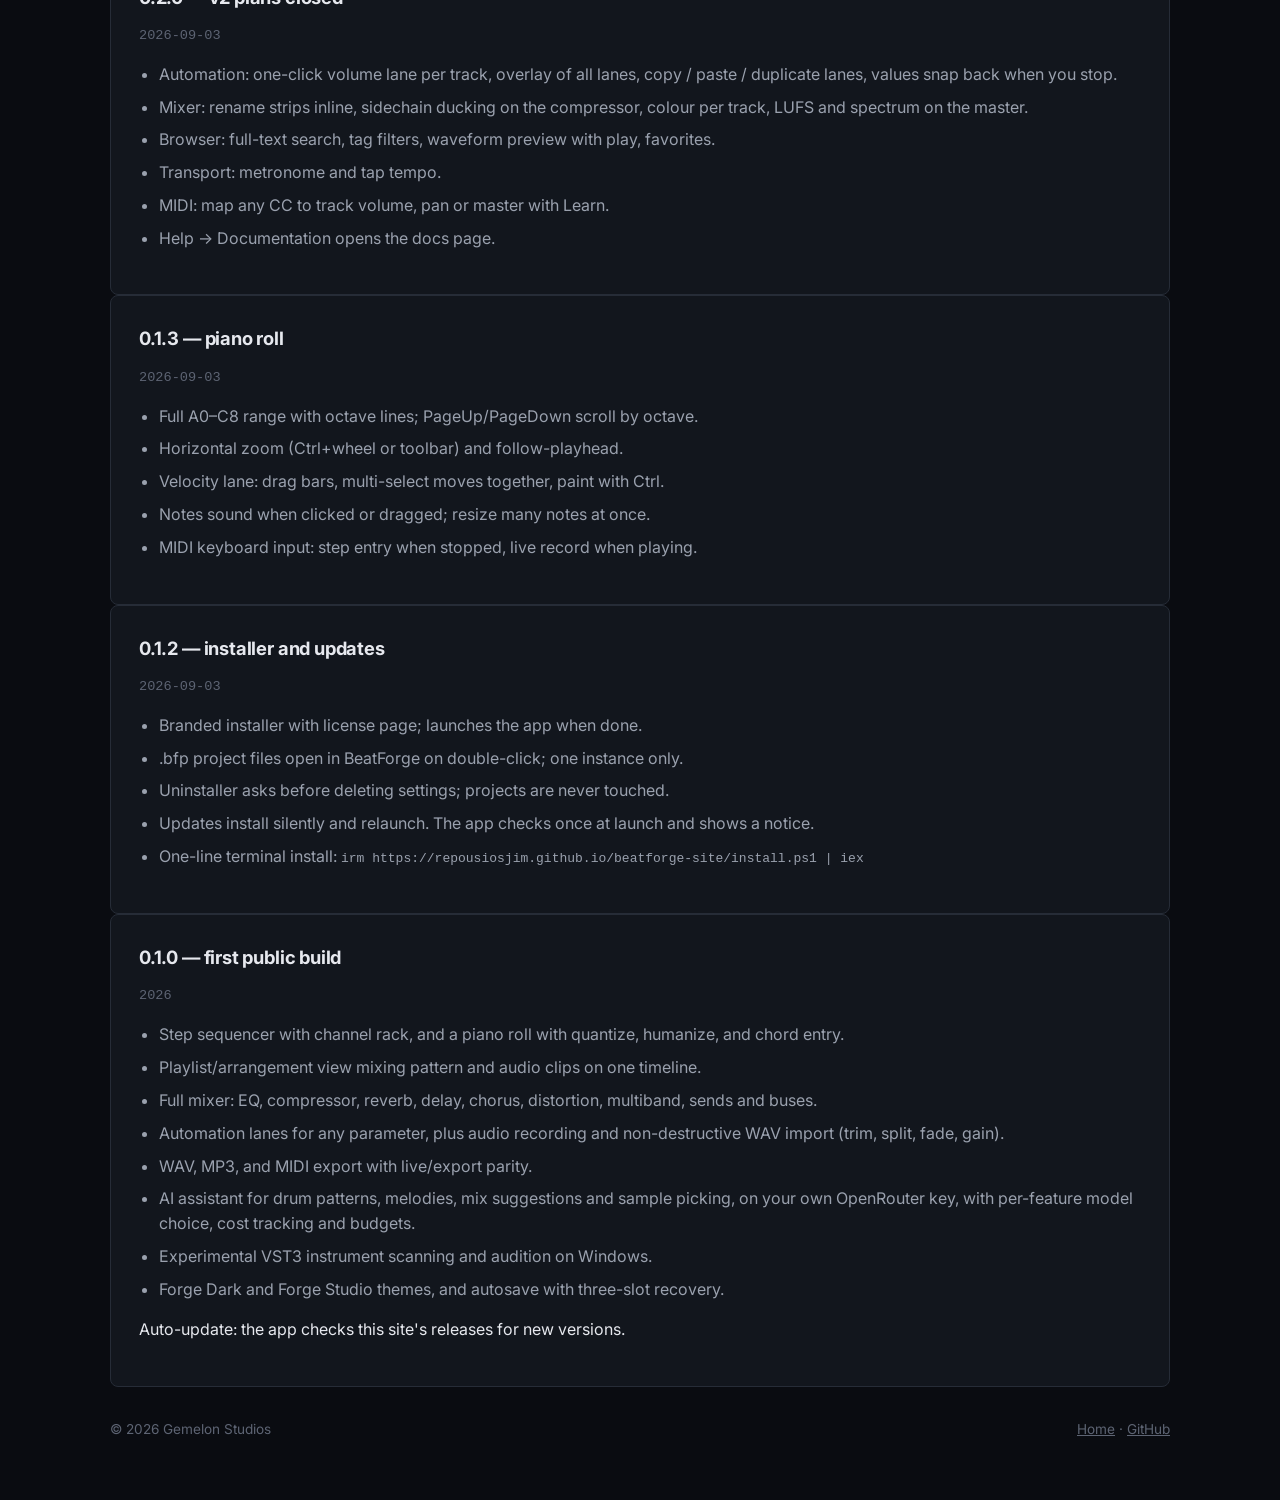
==== commit 30fdf3e1: "changelog: 0.2.5 Co-Authored-By: Claude Fable 5.1 <noreply@anthropic.com>" ====
--- a/changelog.html
+++ b/changelog.html
@@ -30,6 +30,15 @@
 
 <main class="wrap changelog">
   <h1>Changelog</h1>
+  <div class="entry">
+    <h2>0.2.5 — recording and metering</h2>
+    <p class="date">2026-09-04</p>
+    <ul>
+      <li>Metronome count-in before recording: Settings → Audio, Off / 1 bar / 2 bars. Press record again during the count-in to cancel.</li>
+      <li>Automation paste creates the lane when the pattern has none; Ctrl+C / Ctrl+V on the Automation tab.</li>
+      <li>Phase correlation meter on the Main strip.</li>
+    </ul>
+  </div>
   <div class="entry">
     <h2>0.2.4 — reliability</h2>
     <p class="date">2026-09-04</p>
